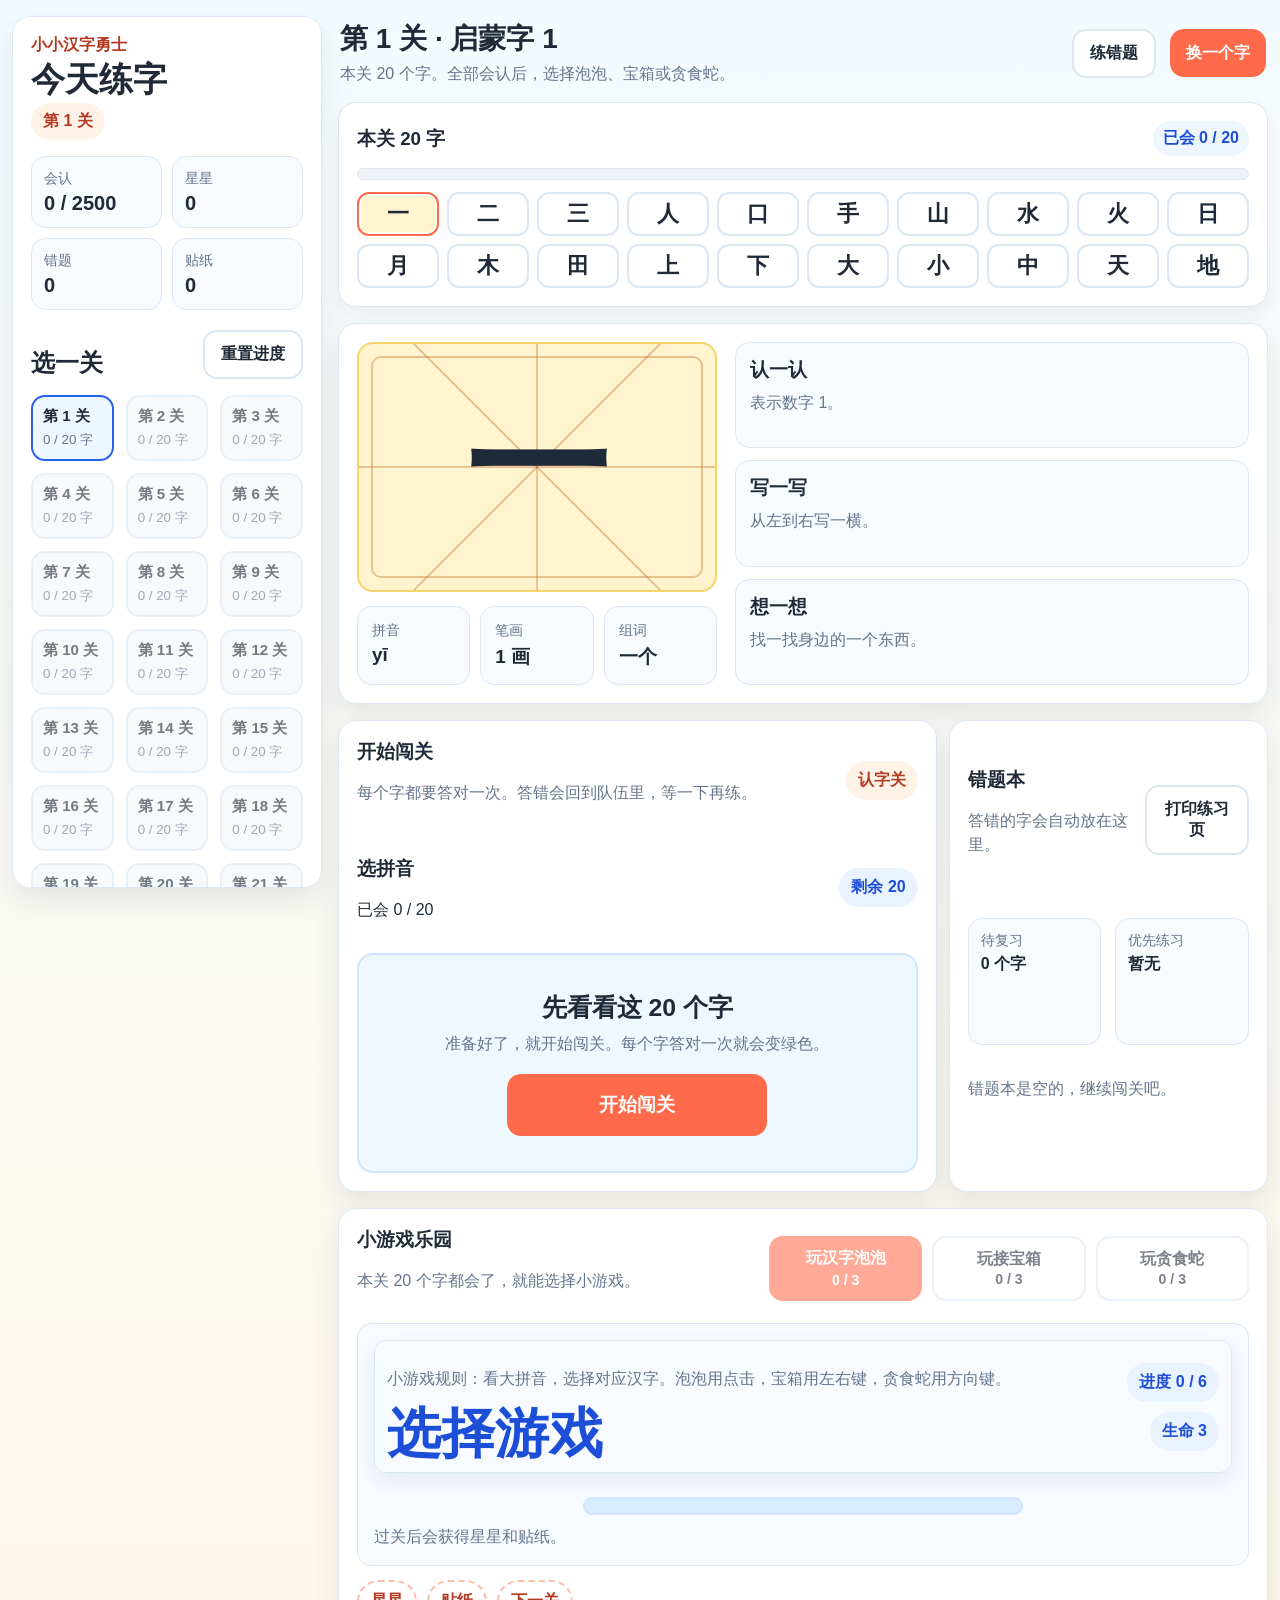
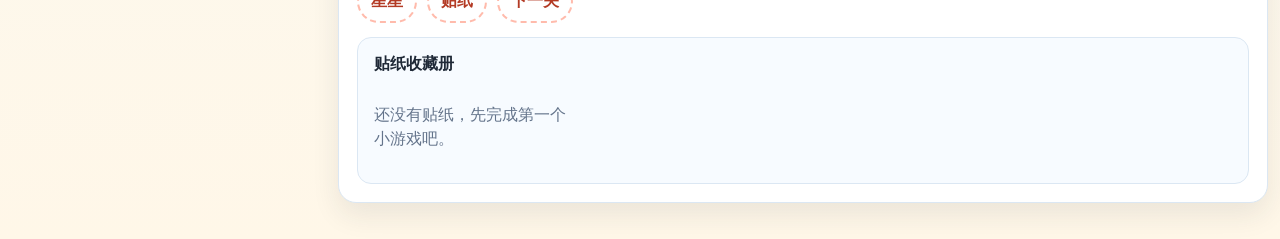
==== index.html @ 056c7422 "Move site files to root" ====
<!doctype html>
<html lang="zh-CN">
  <head>
    <meta charset="UTF-8" />
    <meta name="viewport" content="width=device-width, initial-scale=1.0" />
    <title>小小汉字勇士</title>
    <link rel="stylesheet" href="./styles.css" />
  </head>
  <body>
    <div class="app-shell">
      <main class="layout">
        <aside class="panel sidebar">
          <div class="game-title">
            <p class="eyebrow">小小汉字勇士</p>
            <h1>今天练字</h1>
            <strong id="current-level-label" class="current-level">第 1 关</strong>
          </div>

          <div class="progress-strip" aria-label="学习进度">
            <div class="stat">
              <span>会认</span>
              <strong id="mastered-count">0 / 2500</strong>
            </div>
            <div class="stat">
              <span>星星</span>
              <strong id="reward-stars">0</strong>
            </div>
            <div class="stat">
              <span>错题</span>
              <strong id="review-count">0</strong>
            </div>
            <div class="stat">
              <span>贴纸</span>
              <strong id="sticker-count">0</strong>
            </div>
          </div>

          <div class="panel-heading map-heading">
            <h2>选一关</h2>
            <button id="reset-progress" class="ghost-button">重置进度</button>
          </div>
          <div id="level-grid" class="level-grid"></div>
        </aside>

        <section class="lesson-panel">
          <div class="panel-heading lesson-heading">
            <div>
              <h2 id="lesson-title">第 1 关 · 启蒙字</h2>
              <p id="lesson-subtitle" class="panel-copy"></p>
            </div>
            <div class="action-row">
              <button id="practice-review" class="ghost-button">练错题</button>
              <button id="shuffle-level" class="primary-button">换一个字</button>
            </div>
          </div>

          <section class="stage-overview" aria-labelledby="stage-overview-title">
            <div class="stage-overview-header">
              <h3 id="stage-overview-title">本关 20 字</h3>
              <span id="stage-overview-progress" class="stage-overview-progress">已会 0 / 20</span>
            </div>
            <div class="level-progress-track" aria-hidden="true">
              <div id="level-progress-fill" class="level-progress-fill"></div>
            </div>
            <div id="stage-overview-grid" class="stage-overview-grid"></div>
          </section>

          <section class="focus-card">
            <div class="character-wrap">
              <div id="focus-character" class="character">人</div>
              <div class="character-meta">
                <div>
                  <span class="meta-label">拼音</span>
                  <strong id="focus-pinyin">ren2</strong>
                </div>
                <div>
                  <span class="meta-label">笔画</span>
                  <strong id="focus-strokes">2 画</strong>
                </div>
                <div>
                  <span class="meta-label">组词</span>
                  <strong id="focus-word">大人</strong>
                </div>
              </div>
            </div>

            <div class="practice-grid">
              <article class="practice-box">
                <h3>认一认</h3>
                <p id="meaning-text">看看这个字，先大声读出来。</p>
              </article>
              <article class="practice-box">
                <h3>写一写</h3>
                <p id="writing-tip">按提示描红：先撇，再捺。</p>
              </article>
              <article class="practice-box">
                <h3>想一想</h3>
                <p id="memory-tip">把这个字放进句子里，说一句自己的话。</p>
              </article>
            </div>
          </section>

          <section class="dashboard-grid">
            <section class="panel inner-panel">
              <div class="panel-heading">
                <div>
                  <h3>开始闯关</h3>
                  <p id="pool-summary" class="panel-copy">看大字，选正确拼音。</p>
                </div>
                <div class="phase-pill" id="phase-pill">普通关</div>
              </div>
              <div class="quiz-header">
                <div>
                  <h3>选拼音</h3>
                  <p id="quiz-progress">已会 0 / 20</p>
                </div>
                <div class="score-pill">
                  剩余 <strong id="quiz-score">20</strong>
                </div>
              </div>

              <div id="quiz-start-panel" class="quiz-start-panel">
                <div>
                  <strong>先看看这 20 个字</strong>
                  <p>准备好了，就开始闯关。每个字答对一次就会变绿色。</p>
                </div>
                <button id="start-quiz" class="primary-button">开始闯关</button>
              </div>

              <div id="question-card" class="question-card">
                <p id="question-type" class="question-type">选正确拼音</p>
                <div id="question-prompt" class="question-prompt">人</div>
                <div id="question-options" class="option-grid"></div>
              </div>

              <div id="quiz-actions" class="quiz-actions">
                <p id="feedback-text" class="feedback-text">答完后继续前进。</p>
                <button id="next-question" class="primary-button" disabled>下一题</button>
              </div>
            </section>

            <section class="panel inner-panel">
              <div class="panel-heading">
                <div>
                  <h3>错题本</h3>
                  <p class="panel-copy">答错的字会自动放在这里。</p>
                </div>
                <button id="print-review" class="ghost-button">打印练习页</button>
              </div>

              <div class="review-stats">
                <div class="review-stat">
                  <span>待复习</span>
                  <strong id="review-book-total">0 个字</strong>
                </div>
                <div class="review-stat">
                  <span>优先练习</span>
                  <strong id="review-priority">暂无</strong>
                </div>
              </div>

              <div id="review-book-list" class="review-book-list"></div>
            </section>
          </section>

          <section class="panel reward-panel">
            <div class="panel-heading">
              <div>
                <h3>小游戏乐园</h3>
                <p id="reward-status" class="panel-copy">
                  本关 20 个字都会了，就能选择小游戏。
                </p>
              </div>
              <div id="mini-game-choice" class="mini-game-choice">
                <button id="start-bubble" class="primary-button game-choice-button" disabled>
                  <strong>汉字泡泡</strong>
                  <span>点正确泡泡</span>
                </button>
                <button id="start-catch" class="ghost-button game-choice-button" disabled>
                  <strong>接宝箱</strong>
                  <span>左右接汉字</span>
                </button>
                <button id="start-reward" class="ghost-button game-choice-button" disabled>
                  <strong>贪食蛇</strong>
                  <span>方向键挑战</span>
                </button>
              </div>
            </div>
            <div class="treasure-board">
              <div class="treasure-header">
                <div>
                  <p class="panel-copy" id="treasure-intro">小游戏规则：看大拼音，选择对应汉字。泡泡用点击，宝箱用左右键，贪食蛇用方向键。</p>
                  <strong id="treasure-target" class="snake-target-pinyin">等待开始</strong>
                </div>
                <div class="snake-game-meta">
                  <div class="score-pill">进度 <strong id="treasure-progress">0 / 6</strong></div>
                  <div class="score-pill">生命 <strong id="snake-lives">3</strong></div>
                  <label id="snake-hard-mode-wrap" class="snake-toggle">
                    <input id="snake-hard-mode" type="checkbox" checked />
                    <span>困难模式</span>
                  </label>
                </div>
              </div>
              <div class="treasure-grid" id="treasure-grid"></div>
              <div id="snake-controls" class="snake-controls" aria-label="小游戏方向控制">
                <button id="snake-up" class="ghost-button" type="button">上</button>
                <div>
                  <button id="snake-left" class="ghost-button" type="button">左</button>
                  <button id="snake-down" class="ghost-button" type="button">下</button>
                  <button id="snake-right" class="ghost-button" type="button">右</button>
                </div>
              </div>
              <p class="feedback-text" id="treasure-feedback">过关后会获得星星和贴纸。</p>
            </div>
            <div class="reward-strip" id="reward-strip">
              <div class="reward-badge">星星</div>
              <div class="reward-badge">贴纸</div>
              <div class="reward-badge">下一关</div>
            </div>
            <div class="sticker-panel">
              <h4>贴纸收藏册</h4>
              <div class="sticker-list" id="sticker-list"></div>
            </div>
          </section>
        </section>
      </main>
    </div>

    <section id="print-sheet" class="print-sheet">
      <div class="print-page">
        <header class="print-header">
          <h1>小小汉字勇士复习本</h1>
          <p id="print-summary">把不会的字贴在墙上，每天读一读、写一写。</p>
        </header>
        <div id="print-grid" class="print-grid"></div>
      </div>
    </section>

    <script src="./word-data.js"></script>
    <script src="./app.js"></script>
  </body>
</html>
---- styles.css ----
:root {
  --bg: #f4fbff;
  --panel: #ffffff;
  --soft: #f7fbff;
  --text: #1f2937;
  --muted: #64748b;
  --accent: #ff6b4a;
  --accent-dark: #b33a24;
  --secondary: #2563eb;
  --secondary-dark: #1d4ed8;
  --mint: #14b8a6;
  --line: #dbe7f3;
  --success: #16a34a;
  --danger: #dc2626;
  --shadow: 0 12px 28px rgba(31, 41, 55, 0.09);
  font-family: "Segoe UI", "Microsoft YaHei UI", sans-serif;
}

* {
  box-sizing: border-box;
}

body {
  margin: 0;
  min-height: 100vh;
  color: var(--text);
  background: linear-gradient(180deg, #f4fbff 0%, #fff7e8 100%);
}

button {
  font: inherit;
  border: 0;
  cursor: pointer;
}

button:disabled {
  cursor: not-allowed;
  opacity: 0.58;
}

h1,
h2,
h3,
h4,
p {
  overflow-wrap: anywhere;
}

.app-shell {
  width: min(1440px, calc(100% - 24px));
  margin: 0 auto;
  padding: 16px 0 36px;
}

.layout {
  display: grid;
  grid-template-columns: minmax(250px, 310px) minmax(0, 1fr);
  gap: 16px;
  align-items: start;
}

.panel,
.stage-overview,
.focus-card,
.question-card {
  background: var(--panel);
  border: 1px solid var(--line);
  border-radius: 18px;
  box-shadow: var(--shadow);
}

.panel,
.stage-overview,
.focus-card {
  padding: 18px;
}

.sidebar {
  position: sticky;
  top: 14px;
  display: grid;
  gap: 16px;
  max-height: calc(100vh - 28px);
  overflow: auto;
}

.game-title {
  display: grid;
  gap: 6px;
}

.eyebrow {
  margin: 0;
  color: var(--accent-dark);
  font-weight: 800;
  letter-spacing: 0;
}

.game-title h1 {
  margin: 0;
  font-size: 2.1rem;
  line-height: 1.05;
}

.current-level {
  width: fit-content;
  padding: 8px 12px;
  border-radius: 999px;
  background: #fff3e8;
  color: var(--accent-dark);
}

.progress-strip {
  display: grid;
  grid-template-columns: repeat(2, minmax(0, 1fr));
  gap: 10px;
}

.stat {
  min-height: 72px;
  padding: 12px;
  border-radius: 14px;
  background: var(--soft);
  border: 1px solid var(--line);
}

.stat span,
.meta-label,
.question-type,
.review-stat span {
  display: block;
  color: var(--muted);
  font-size: 0.9rem;
}

.stat strong {
  display: block;
  margin-top: 4px;
  font-size: 1.25rem;
  line-height: 1.1;
}

.panel-copy,
.empty-state {
  color: var(--muted);
  line-height: 1.5;
}

.panel-heading,
.quiz-header,
.quiz-actions,
.character-wrap,
.action-row,
.review-stats,
.treasure-header {
  display: flex;
  justify-content: space-between;
  align-items: center;
  gap: 14px;
}

.treasure-header {
  position: sticky;
  top: 8px;
  z-index: 2;
  padding: 10px 12px;
  border: 1px solid var(--line);
  border-radius: 12px;
  background: rgba(247, 251, 255, 0.96);
  box-shadow: 0 8px 20px rgba(31, 41, 55, 0.08);
}

.panel-heading h2,
.panel-heading h3,
.sticker-panel h4,
.practice-box h3 {
  margin: 0;
}

.map-heading {
  align-items: flex-end;
  margin-top: 4px;
}

.action-row {
  flex-wrap: wrap;
}

.level-grid,
.dashboard-grid,
.practice-grid,
.option-grid,
.review-book-list,
.print-grid {
  display: grid;
  gap: 12px;
}

.level-grid {
  grid-template-columns: repeat(3, minmax(0, 1fr));
}

.level-button {
  min-height: 58px;
  padding: 10px;
  border-radius: 14px;
  border: 2px solid var(--line);
  background: #ffffff;
  color: var(--text);
  text-align: left;
  transition: transform 140ms ease, border-color 140ms ease, background 140ms ease;
}

.level-button:hover:not(:disabled) {
  transform: translateY(-1px);
  border-color: rgba(37, 99, 235, 0.42);
}

.level-button.active {
  background: #eef6ff;
  border-color: var(--secondary);
}

.level-button.locked {
  background: #f3f6f9;
  opacity: 0.62;
}

.level-button strong {
  display: block;
  font-size: 0.94rem;
}

.level-button small {
  display: block;
  margin-top: 5px;
  color: var(--muted);
}

.lesson-panel {
  display: grid;
  gap: 16px;
}

.lesson-heading {
  padding: 4px 2px 0;
}

.lesson-heading h2 {
  margin: 0 0 4px;
  font-size: 1.75rem;
}

.lesson-heading .panel-copy {
  margin: 0;
}

.stage-overview {
  display: grid;
  gap: 12px;
  box-shadow: 0 8px 18px rgba(31, 41, 55, 0.06);
}

.stage-overview-header {
  display: flex;
  justify-content: space-between;
  align-items: center;
  gap: 12px;
}

.stage-overview-header h3 {
  margin: 0;
}

.stage-overview-progress {
  padding: 7px 10px;
  border-radius: 999px;
  background: #eef6ff;
  color: var(--secondary-dark);
  font-weight: 800;
  white-space: nowrap;
}

.level-progress-track {
  width: 100%;
  height: 12px;
  overflow: hidden;
  border-radius: 999px;
  background: #eef2f7;
  border: 1px solid var(--line);
}

.level-progress-fill {
  width: 0%;
  height: 100%;
  border-radius: inherit;
  background: linear-gradient(90deg, var(--mint), var(--secondary));
  transition: width 220ms ease;
}

.stage-overview-grid {
  display: grid;
  grid-template-columns: repeat(10, minmax(0, 1fr));
  gap: 8px;
}

.stage-character-tile {
  min-width: 0;
  min-height: 44px;
  border-radius: 12px;
  border: 2px solid var(--line);
  background: #ffffff;
  color: var(--text);
  display: grid;
  place-items: center;
  font-size: 1.4rem;
  font-weight: 800;
  line-height: 1;
  transition: transform 140ms ease, border-color 140ms ease, background 140ms ease;
}

.stage-character-tile:hover {
  transform: translateY(-1px);
  border-color: rgba(37, 99, 235, 0.42);
}

.stage-character-tile.active {
  background: #fff4ce;
  border-color: var(--accent);
  box-shadow: inset 0 0 0 2px rgba(255, 255, 255, 0.85);
}

.stage-character-tile.mastered {
  background: #eaf8ef;
  border-color: rgba(22, 163, 74, 0.44);
}

.stage-character-tile.needs-review {
  background: #fff0f0;
  border-color: rgba(220, 38, 38, 0.38);
}

.stage-character-tile.active.mastered,
.stage-character-tile.active.needs-review {
  border-color: var(--accent);
}

.focus-card {
  display: grid;
  grid-template-columns: minmax(240px, 360px) minmax(0, 1fr);
  gap: 18px;
  align-items: stretch;
}

.character-wrap {
  align-items: stretch;
  flex-direction: column;
}

.character {
  position: relative;
  overflow: hidden;
  width: 100%;
  min-height: 250px;
  border-radius: 16px;
  display: grid;
  place-items: center;
  background:
    linear-gradient(45deg, transparent calc(50% - 1px), rgba(188, 112, 42, 0.36) calc(50% - 1px), rgba(188, 112, 42, 0.36) calc(50% + 1px), transparent calc(50% + 1px)),
    linear-gradient(135deg, transparent calc(50% - 1px), rgba(188, 112, 42, 0.36) calc(50% - 1px), rgba(188, 112, 42, 0.36) calc(50% + 1px), transparent calc(50% + 1px)),
    linear-gradient(90deg, transparent calc(50% - 1px), rgba(188, 112, 42, 0.36) calc(50% - 1px), rgba(188, 112, 42, 0.36) calc(50% + 1px), transparent calc(50% + 1px)),
    linear-gradient(0deg, transparent calc(50% - 1px), rgba(188, 112, 42, 0.36) calc(50% - 1px), rgba(188, 112, 42, 0.36) calc(50% + 1px), transparent calc(50% + 1px)),
    #fff4ce;
  border: 2px solid #f7d469;
  font-size: clamp(6rem, 12vw, 9rem);
  font-weight: 800;
  line-height: 1;
}

.character::before {
  content: "";
  position: absolute;
  inset: 12px;
  border: 2px solid rgba(188, 112, 42, 0.38);
  border-radius: 10px;
  pointer-events: none;
}

.character-meta {
  display: grid;
  grid-template-columns: repeat(3, minmax(0, 1fr));
  gap: 10px;
}

.character-meta > div,
.practice-box,
.review-item,
.review-stat,
.treasure-board,
.sticker-panel {
  border-radius: 14px;
  background: var(--soft);
  border: 1px solid var(--line);
}

.character-meta > div,
.practice-box {
  padding: 14px;
}

.character-meta strong {
  display: block;
  margin-top: 4px;
  font-size: 1.18rem;
}

.practice-grid {
  grid-template-columns: 1fr;
}

.practice-box {
  min-height: 92px;
}

.practice-box p {
  margin: 8px 0 0;
  color: var(--muted);
  line-height: 1.55;
}

.dashboard-grid {
  grid-template-columns: minmax(0, 1.5fr) minmax(260px, 0.8fr);
}

.inner-panel {
  display: grid;
  gap: 16px;
}

.phase-pill,
.score-pill,
.mistake-pill,
.reward-badge {
  padding: 9px 12px;
  border-radius: 999px;
  font-weight: 800;
  white-space: nowrap;
}

.phase-pill {
  background: #fff3e8;
  color: var(--accent-dark);
}

.score-pill {
  background: #e9f2ff;
  color: var(--secondary-dark);
}

.mini-game-choice {
  display: grid;
  grid-template-columns: repeat(3, minmax(96px, 1fr));
  gap: 10px;
  min-width: min(480px, 100%);
}

.game-choice-button {
  min-height: 60px;
  padding: 10px 12px;
  display: grid;
  gap: 2px;
  place-items: center;
  text-align: center;
  border-radius: 14px;
}

.game-choice-button strong,
.game-choice-button span {
  display: block;
  line-height: 1.15;
}

.game-choice-button span {
  font-size: 0.88rem;
}

.question-card {
  padding: 18px;
  background: #eef8ff;
  box-shadow: none;
}

.quiz-start-panel {
  min-height: 220px;
  padding: 22px;
  border-radius: 16px;
  display: grid;
  align-content: center;
  justify-items: center;
  gap: 18px;
  text-align: center;
  background: #eef8ff;
  border: 2px solid #cfe4ff;
}

.quiz-start-panel strong {
  display: block;
  font-size: 1.55rem;
}

.quiz-start-panel p {
  margin: 8px auto 0;
  max-width: 420px;
  color: var(--muted);
  line-height: 1.55;
}

.quiz-start-panel .primary-button {
  min-width: min(260px, 100%);
  min-height: 62px;
  font-size: 1.2rem;
}

.is-hidden {
  display: none !important;
}

.question-type {
  margin: 0;
  font-weight: 800;
}

.question-prompt {
  margin: 10px 0 16px;
  min-height: 156px;
  border-radius: 16px;
  display: grid;
  place-items: center;
  background: #ffffff;
  border: 2px solid #cfe4ff;
  font-size: clamp(4.5rem, 10vw, 7.25rem);
  font-weight: 800;
  line-height: 1;
}

.option-grid {
  grid-template-columns: repeat(2, minmax(0, 1fr));
}

.option-button,
.primary-button,
.ghost-button {
  min-height: 48px;
  border-radius: 14px;
  padding: 12px 16px;
  transition: transform 140ms ease, background 140ms ease, border-color 140ms ease, opacity 140ms ease;
}

.option-button {
  min-height: 68px;
  background: #ffffff;
  border: 2px solid #cfe4ff;
  color: var(--text);
  font-size: 1.24rem;
  font-weight: 800;
  text-align: center;
}

.option-button:hover:not(:disabled),
.primary-button:hover:not(:disabled),
.ghost-button:hover:not(:disabled) {
  transform: translateY(-1px);
}

.option-button.correct {
  background: #eaf8ef;
  border-color: rgba(22, 163, 74, 0.55);
}

.option-button.incorrect {
  background: #fff0f0;
  border-color: rgba(220, 38, 38, 0.45);
}

.primary-button {
  background: var(--accent);
  color: #fff;
  font-weight: 800;
}

.ghost-button {
  background: #ffffff;
  border: 2px solid var(--line);
  color: var(--text);
  font-weight: 800;
}

.quiz-actions {
  align-items: stretch;
}

.feedback-text {
  flex: 1;
  margin: 0;
  min-height: 24px;
  color: var(--muted);
  line-height: 1.5;
}

.success-text {
  color: var(--success);
  font-weight: 800;
}

.error-text {
  color: var(--danger);
  font-weight: 800;
}

.review-stats {
  align-items: stretch;
}

.review-stat {
  flex: 1;
  padding: 12px;
}

.review-stat strong {
  display: block;
  margin-top: 4px;
}

.review-item {
  padding: 12px;
  display: grid;
  grid-template-columns: 52px 1fr auto;
  align-items: center;
  gap: 12px;
}

.review-hanzi {
  width: 52px;
  height: 52px;
  display: grid;
  place-items: center;
  border-radius: 14px;
  background: #fff3e8;
  font-size: 1.8rem;
  font-weight: 800;
}

.review-item p {
  margin: 4px 0 0;
  color: var(--muted);
}

.mistake-pill {
  background: #fff0f0;
  color: var(--danger);
}

.reward-panel {
  display: grid;
  gap: 14px;
}

.treasure-board,
.sticker-panel {
  padding: 16px;
}

.treasure-board {
  display: grid;
  gap: 10px;
}

.treasure-grid,
.sticker-list {
  display: grid;
  gap: 10px;
}

.snake-game-meta {
  display: grid;
  justify-items: end;
  gap: 10px;
}

.snake-target-pinyin {
  display: block;
  margin-top: 2px;
  font-size: clamp(2rem, 5vw, 3.4rem);
  line-height: 1;
  color: var(--secondary-dark);
}

.snake-toggle {
  display: flex;
  align-items: center;
  gap: 8px;
  width: fit-content;
  padding: 8px 10px;
  border-radius: 999px;
  background: #ffffff;
  border: 2px solid var(--line);
  color: var(--text);
  font-weight: 800;
  white-space: nowrap;
}

.snake-toggle input {
  width: 18px;
  height: 18px;
  accent-color: var(--accent);
}

.treasure-grid {
  margin-top: 14px;
  width: min(100%, 440px);
  max-width: clamp(300px, calc(100vh - 260px), 440px);
  justify-self: center;
  grid-template-columns: repeat(10, minmax(0, 1fr));
  gap: 4px;
  padding: 7px;
  border-radius: 12px;
  background: #d9ecff;
  border: 2px solid #cfe4ff;
}

.game-ready-card {
  grid-column: 1 / -1;
  width: 100%;
  min-height: 250px;
  display: grid;
  place-items: center;
  align-content: center;
  gap: 14px;
  padding: 22px;
  text-align: center;
}

.game-ready-card strong {
  font-size: clamp(1.8rem, 5vw, 2.8rem);
  color: var(--secondary-dark);
}

.game-ready-card p {
  max-width: 320px;
  margin: 0;
  color: var(--muted);
  line-height: 1.55;
}

.game-frame-start {
  min-width: min(220px, 100%);
  min-height: 58px;
  font-size: 1.14rem;
}

.treasure-grid.bubble-grid {
  position: relative;
  display: block;
  width: min(100%, 520px);
  max-width: 520px;
  height: clamp(270px, calc(100vh - 290px), 390px);
  min-height: 270px;
  overflow: hidden;
  background:
    radial-gradient(circle at 20% 20%, rgba(255, 255, 255, 0.9) 0 8px, transparent 9px),
    linear-gradient(180deg, #e0f7ff 0%, #f7fbff 100%);
}

.treasure-grid.catch-grid {
  position: relative;
  display: block;
  width: min(100%, 520px);
  max-width: 520px;
  height: clamp(290px, calc(100vh - 290px), 410px);
  min-height: 290px;
  overflow: hidden;
  background:
    linear-gradient(90deg, rgba(37, 99, 235, 0.08) 1px, transparent 1px),
    linear-gradient(180deg, #dff4ff 0%, #fff8e6 100%);
  background-size: 20% 100%, 100% 100%;
}

.catch-lane {
  position: absolute;
  top: 0;
  bottom: 0;
  width: 20%;
  border-left: 1px dashed rgba(37, 99, 235, 0.13);
  pointer-events: none;
}

.catch-item,
.catch-basket {
  position: absolute;
  transform: translate(-50%, -50%);
  display: grid;
  place-items: center;
  font-weight: 900;
  line-height: 1;
  transition: top 180ms linear, left 140ms ease;
}

.catch-item {
  width: 58px;
  height: 58px;
  border-radius: 16px;
  border: 2px solid #f0c05a;
  background: #fff4ce;
  color: var(--accent-dark);
  box-shadow: 0 12px 20px rgba(31, 41, 55, 0.12);
  font-size: clamp(1.55rem, 4vw, 2.1rem);
}

.catch-bomb {
  border-color: rgba(220, 38, 38, 0.32);
  background: #fee2e2;
  color: var(--danger);
}

.catch-basket {
  bottom: 8px;
  width: 84px;
  height: 48px;
  border-radius: 12px 12px 22px 22px;
  border: 3px solid #a16207;
  background: #fbbf24;
  color: #713f12;
  box-shadow: inset 0 -8px 0 rgba(161, 98, 7, 0.16), 0 12px 20px rgba(31, 41, 55, 0.14);
  font-size: 0.95rem;
}

.bubble-button {
  position: absolute;
  display: grid;
  place-items: center;
  border-radius: 999px;
  border: 3px solid rgba(37, 99, 235, 0.18);
  background: rgba(255, 255, 255, 0.92);
  box-shadow:
    inset -6px -8px 16px rgba(20, 184, 166, 0.16),
    inset 5px 6px 12px rgba(255, 255, 255, 0.92),
    0 12px 24px rgba(37, 99, 235, 0.14);
  color: var(--secondary-dark);
  font-size: clamp(1.7rem, 5vw, 2.4rem);
  font-weight: 900;
  line-height: 1;
  animation-name: bubble-float;
  animation-timing-function: linear;
  animation-fill-mode: forwards;
}

.bubble-button:hover,
.bubble-button:focus-visible {
  border-color: var(--accent);
  transform: translateX(-50%) scale(1.06);
  outline: none;
}

@keyframes bubble-float {
  from {
    transform: translate(-50%, 22px) scale(0.94);
    opacity: 0.96;
  }

  to {
    transform: translate(-50%, -250px) scale(1.05);
    opacity: 0.2;
  }
}

.sticker-card {
  border-radius: 14px;
  border: 2px solid var(--line);
  background: #ffffff;
}

.snake-cell {
  aspect-ratio: 1;
  min-height: 0;
  border-radius: 7px;
  display: grid;
  place-items: center;
  background: #f8fcff;
  border: 1px solid rgba(37, 99, 235, 0.08);
  color: var(--text);
  font-size: clamp(0.92rem, 1.8vw, 1.45rem);
  font-weight: 800;
  line-height: 1;
}

.snake-body,
.snake-head {
  background: #14b8a6;
  border-color: #0f766e;
  box-shadow: inset 0 0 0 2px rgba(255, 255, 255, 0.42);
}

.snake-head {
  background: #2563eb;
}

.snake-head::after {
  content: "蛇";
  color: #fff;
  font-size: 0.72rem;
}

.snake-food {
  background: #ffffff;
  border: 2px solid #8bbff8;
}

.snake-controls {
  display: grid;
  justify-items: center;
  gap: 6px;
  margin-top: 2px;
}

.snake-controls.catch-controls > button,
.snake-controls.catch-controls #snake-down {
  display: none;
}

.snake-controls > div {
  display: flex;
  gap: 8px;
}

.snake-controls .ghost-button {
  width: 48px;
  min-height: 40px;
  padding: 6px;
}

.reward-strip {
  display: flex;
  gap: 10px;
  flex-wrap: wrap;
}

.reward-badge {
  background: #ffffff;
  border: 2px dashed rgba(255, 107, 74, 0.46);
  color: var(--accent-dark);
}

.reward-badge.earned {
  background: #fff4ce;
  border-style: solid;
}

.sticker-panel h4 {
  margin: 0 0 12px;
}

.sticker-list {
  grid-template-columns: repeat(4, minmax(0, 1fr));
}

.sticker-card {
  padding: 12px 10px;
  text-align: center;
}

.sticker-emoji {
  font-size: 1.8rem;
  line-height: 1;
}

.sticker-name {
  margin-top: 8px;
  color: var(--muted);
  font-size: 0.92rem;
}

.print-sheet {
  display: none;
}

.print-page {
  padding: 12mm;
}

.print-header {
  text-align: center;
  margin-bottom: 8mm;
}

.print-grid {
  grid-template-columns: repeat(3, 1fr);
}

.print-card {
  min-height: 80mm;
  border: 1px solid #222;
  border-radius: 6mm;
  padding: 6mm;
}

.print-card h2 {
  margin: 0 0 4mm;
  font-size: 2.2rem;
}

.trace-row {
  display: grid;
  grid-template-columns: repeat(3, 1fr);
  gap: 4mm;
  margin-top: 8mm;
}

.trace-row span {
  display: block;
  height: 14mm;
  border-bottom: 1px dashed #777;
}

@media (max-width: 1120px) {
  .layout,
  .dashboard-grid,
  .focus-card {
    grid-template-columns: 1fr;
  }

  .sidebar {
    position: static;
    max-height: none;
  }

  .level-grid {
    grid-template-columns: repeat(5, minmax(0, 1fr));
  }
}

@media (max-width: 760px) {
  .app-shell {
    width: min(100% - 18px, 100%);
    padding-top: 10px;
  }

  .panel,
  .focus-card {
    padding: 14px;
    border-radius: 16px;
  }

  .panel-heading,
  .quiz-header,
  .quiz-actions,
  .review-stats,
  .treasure-header {
    flex-direction: column;
    align-items: stretch;
  }

  .mini-game-choice {
    grid-template-columns: 1fr;
    min-width: 0;
  }

  .treasure-board {
    padding: 12px;
  }

  .treasure-header {
    top: 6px;
    gap: 8px;
  }

  .snake-target-pinyin {
    font-size: clamp(1.8rem, 10vw, 2.8rem);
  }

  .snake-game-meta {
    justify-items: stretch;
    gap: 8px;
  }

  .treasure-grid {
    width: min(100%, 360px);
    max-width: clamp(260px, calc(100vh - 250px), 360px);
    gap: 3px;
    padding: 6px;
  }

  .game-ready-card {
    min-height: 230px;
    padding: 18px;
  }

  .treasure-grid.bubble-grid {
    width: min(100%, 360px);
    height: clamp(250px, calc(100vh - 280px), 340px);
  }

  .treasure-grid.catch-grid {
    width: min(100%, 360px);
    height: clamp(260px, calc(100vh - 280px), 350px);
  }

  .catch-item {
    width: 50px;
    height: 50px;
  }

  .catch-basket {
    width: 76px;
    height: 44px;
  }

  .snake-controls .ghost-button {
    width: 44px;
    min-height: 38px;
  }

  .progress-strip,
  .level-grid,
  .option-grid,
  .print-grid,
  .sticker-list,
  .character-meta {
    grid-template-columns: 1fr;
  }

  .stage-overview-header {
    align-items: flex-start;
    flex-direction: column;
  }

  .stage-overview-grid {
    grid-template-columns: repeat(5, minmax(0, 1fr));
  }

  .level-button {
    min-height: 60px;
  }

  .question-prompt {
    min-height: 126px;
  }

  .review-item {
    grid-template-columns: 1fr;
  }
}

@media print {
  body * {
    visibility: hidden;
  }

  body.printing-review .print-sheet,
  body.printing-review .print-sheet * {
    visibility: visible;
  }

  body.printing-review {
    background: #fff;
  }

  body.printing-review .print-sheet {
    display: block;
    position: absolute;
    left: 0;
    top: 0;
    width: 210mm;
  }

  @page {
    size: A4 portrait;
    margin: 0;
  }
}
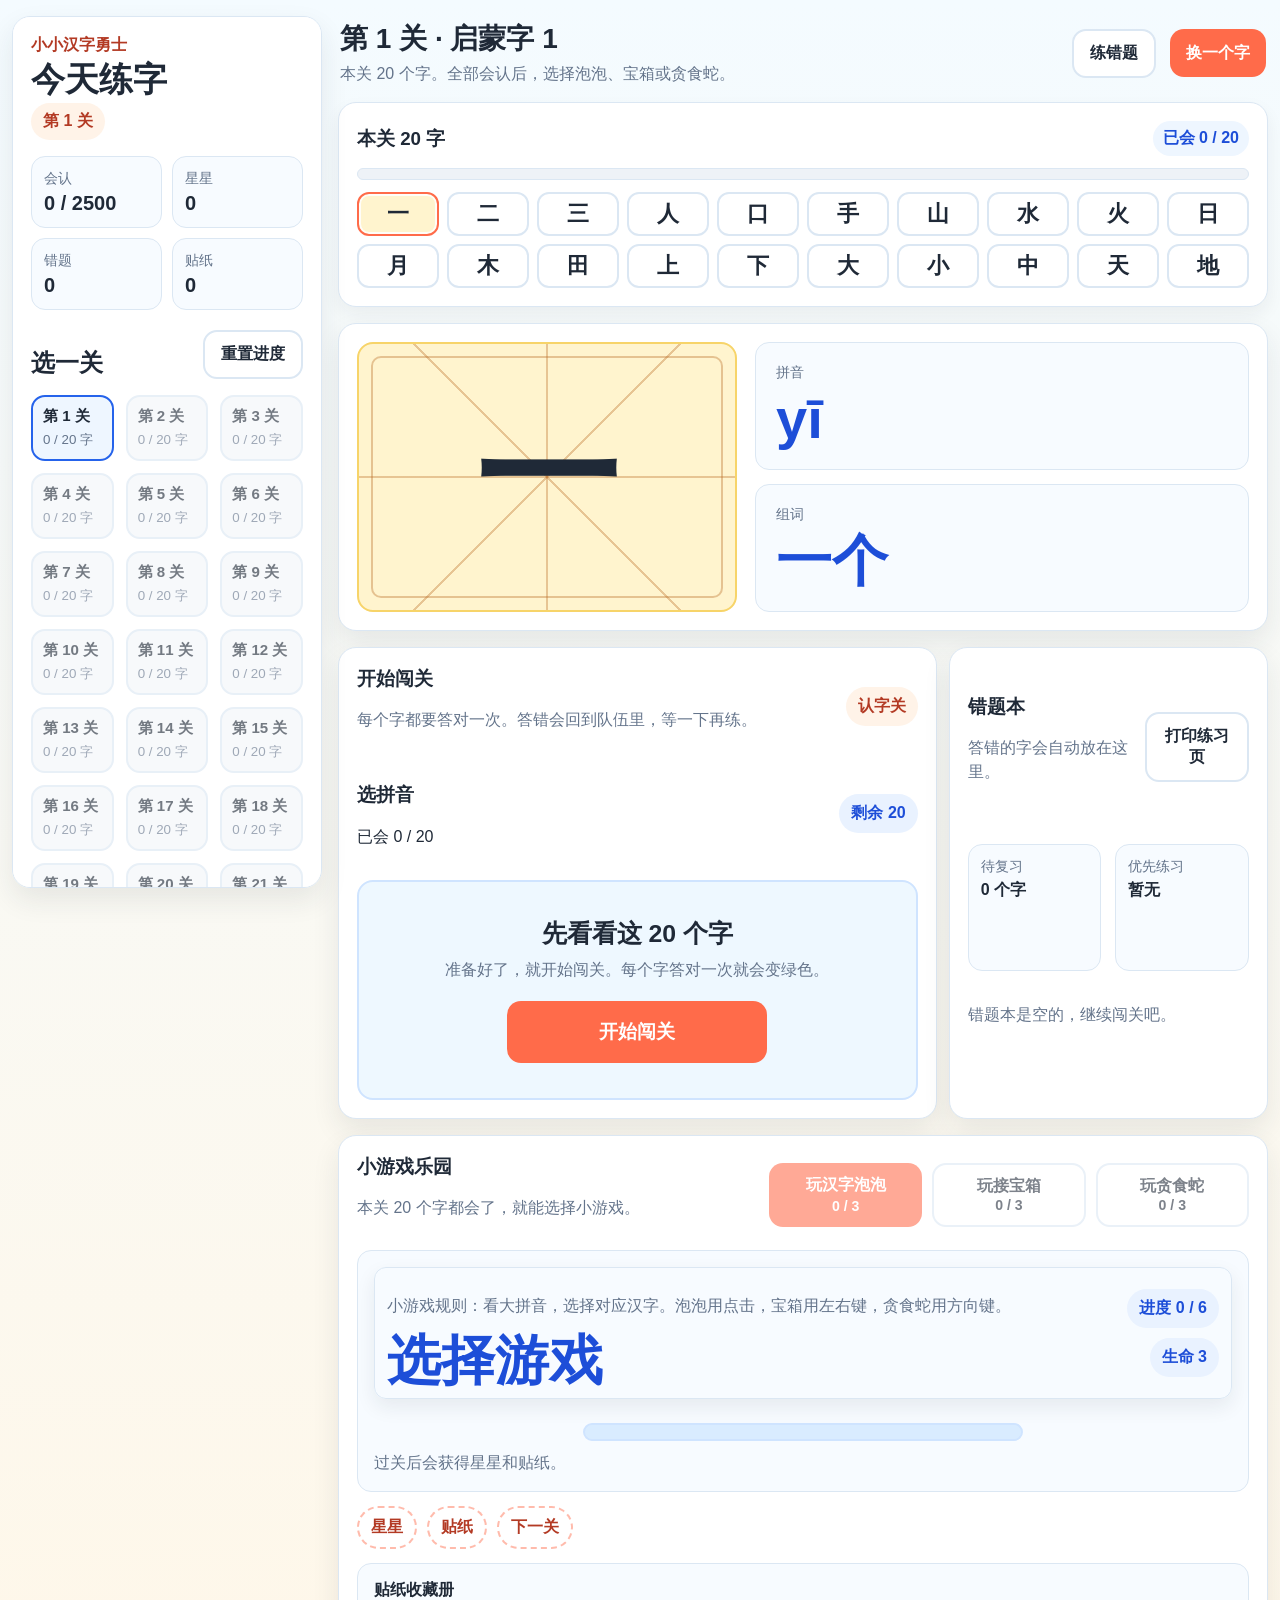
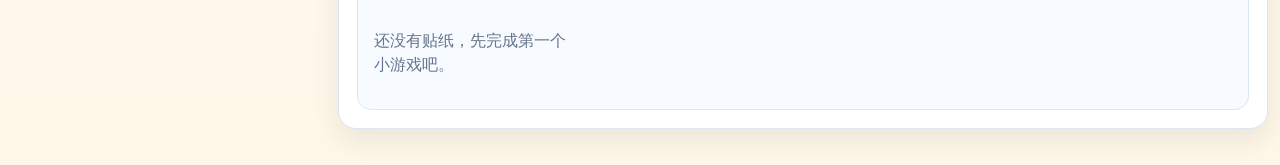
==== commit 817fbe2a: "Simplify learning flow and curate word examples through level 96 Updated layout, mini-game flow, pro" ====
--- a/index.html
+++ b/index.html
@@ -66,37 +66,16 @@
           </section>
 
           <section class="focus-card">
-            <div class="character-wrap">
-              <div id="focus-character" class="character">人</div>
-              <div class="character-meta">
-                <div>
-                  <span class="meta-label">拼音</span>
-                  <strong id="focus-pinyin">ren2</strong>
-                </div>
-                <div>
-                  <span class="meta-label">笔画</span>
-                  <strong id="focus-strokes">2 画</strong>
-                </div>
-                <div>
-                  <span class="meta-label">组词</span>
-                  <strong id="focus-word">大人</strong>
-                </div>
-              </div>
-            </div>
-
-            <div class="practice-grid">
-              <article class="practice-box">
-                <h3>认一认</h3>
-                <p id="meaning-text">看看这个字，先大声读出来。</p>
-              </article>
-              <article class="practice-box">
-                <h3>写一写</h3>
-                <p id="writing-tip">按提示描红：先撇，再捺。</p>
-              </article>
-              <article class="practice-box">
-                <h3>想一想</h3>
-                <p id="memory-tip">把这个字放进句子里，说一句自己的话。</p>
-              </article>
+            <div id="focus-character" class="character">人</div>
+            <div class="character-meta">
+              <div>
+                <span class="meta-label">拼音</span>
+                <strong id="focus-pinyin">ren2</strong>
+              </div>
+              <div>
+                <span class="meta-label">组词</span>
+                <strong id="focus-word">大人</strong>
+              </div>
             </div>
           </section>
 
--- a/styles.css
+++ b/styles.css
@@ -149,7 +149,6 @@
 .panel-heading,
 .quiz-header,
 .quiz-actions,
-.character-wrap,
 .action-row,
 .review-stats,
 .treasure-header {
@@ -172,8 +171,7 @@
 
 .panel-heading h2,
 .panel-heading h3,
-.sticker-panel h4,
-.practice-box h3 {
+.sticker-panel h4 {
   margin: 0;
 }
 
@@ -188,7 +186,6 @@
 
 .level-grid,
 .dashboard-grid,
-.practice-grid,
 .option-grid,
 .review-book-list,
 .print-grid {
@@ -347,14 +344,9 @@
 
 .focus-card {
   display: grid;
-  grid-template-columns: minmax(240px, 360px) minmax(0, 1fr);
+  grid-template-columns: minmax(260px, 380px) minmax(0, 1fr);
   gap: 18px;
   align-items: stretch;
-}
-
-.character-wrap {
-  align-items: stretch;
-  flex-direction: column;
 }
 
 .character {
@@ -388,12 +380,11 @@
 
 .character-meta {
   display: grid;
-  grid-template-columns: repeat(3, minmax(0, 1fr));
-  gap: 10px;
+  grid-template-columns: 1fr;
+  gap: 14px;
 }
 
 .character-meta > div,
-.practice-box,
 .review-item,
 .review-stat,
 .treasure-board,
@@ -403,29 +394,19 @@
   border: 1px solid var(--line);
 }
 
-.character-meta > div,
-.practice-box {
-  padding: 14px;
+.character-meta > div {
+  min-height: 118px;
+  padding: 20px;
+  display: grid;
+  align-content: center;
 }
 
 .character-meta strong {
   display: block;
-  margin-top: 4px;
-  font-size: 1.18rem;
-}
-
-.practice-grid {
-  grid-template-columns: 1fr;
-}
-
-.practice-box {
-  min-height: 92px;
-}
-
-.practice-box p {
-  margin: 8px 0 0;
-  color: var(--muted);
-  line-height: 1.55;
+  margin-top: 8px;
+  font-size: clamp(2.3rem, 5vw, 3.5rem);
+  line-height: 1.05;
+  color: var(--secondary-dark);
 }
 
 .dashboard-grid {
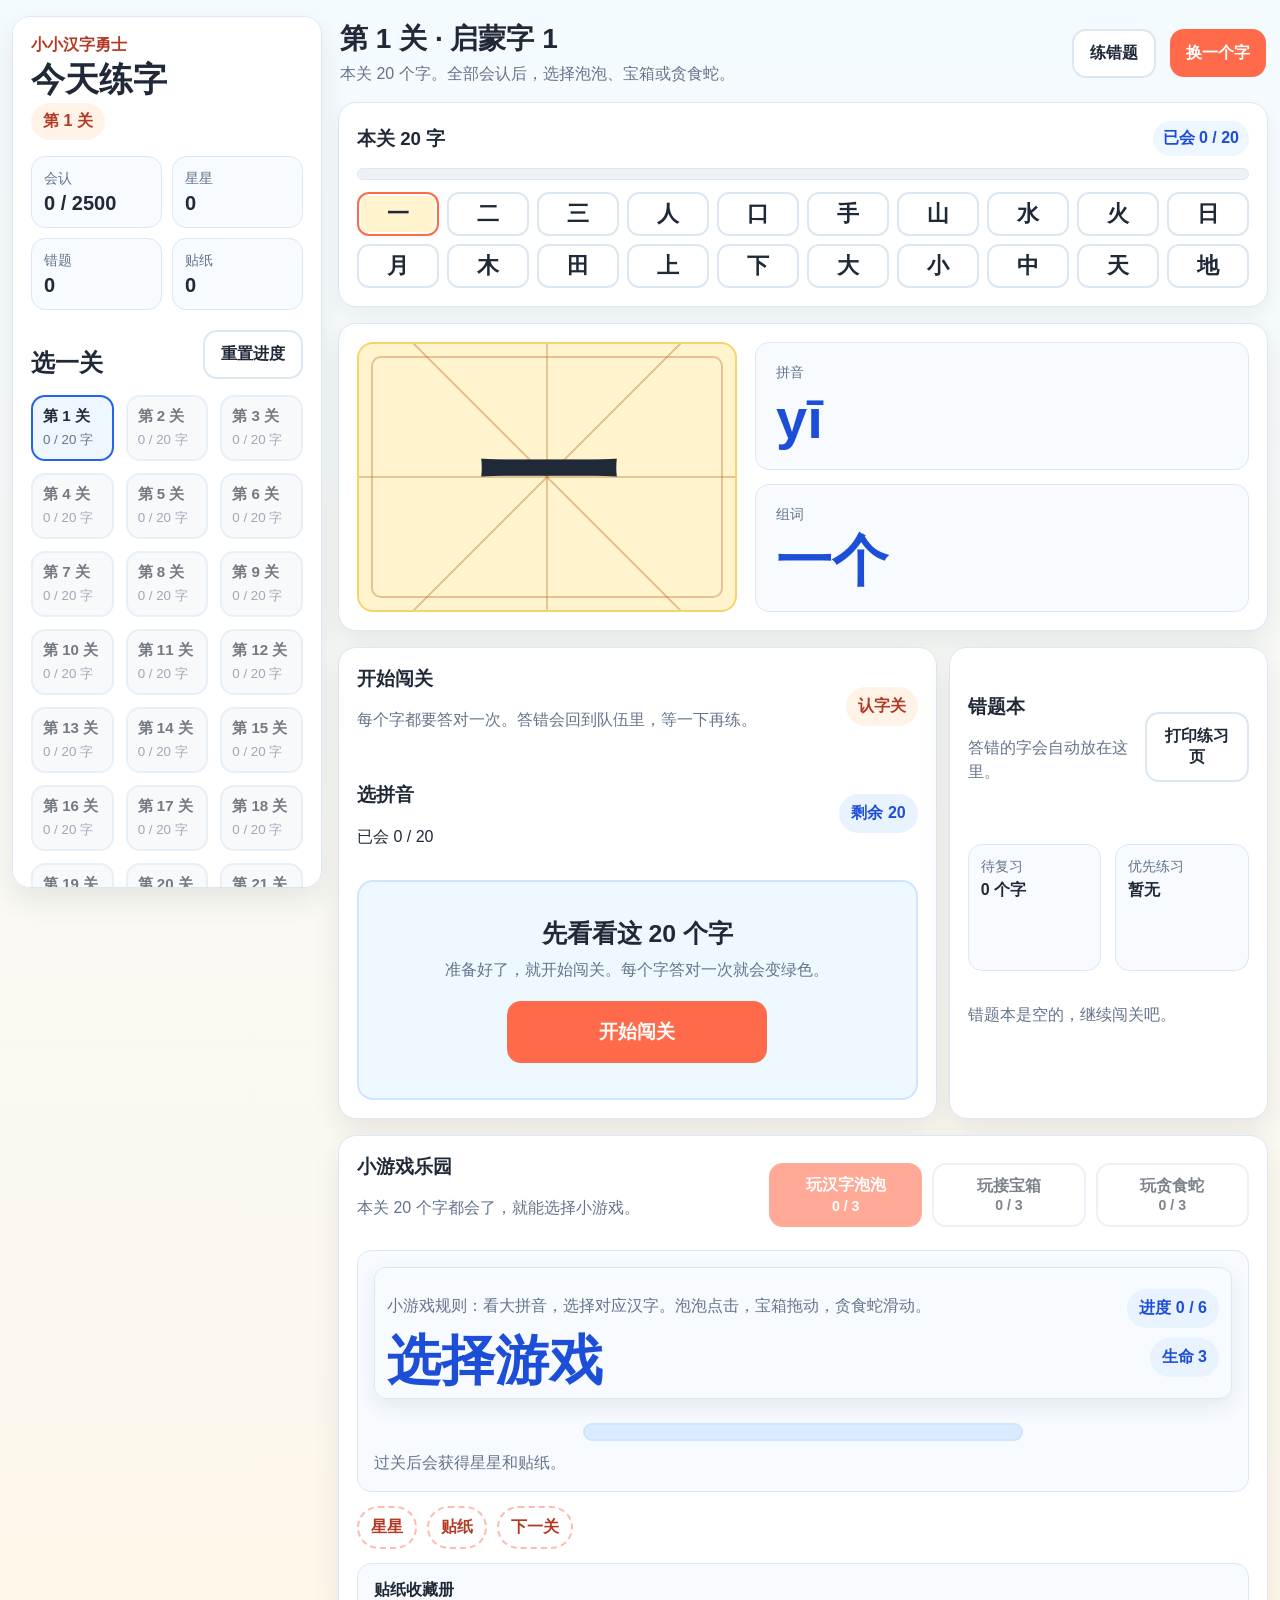
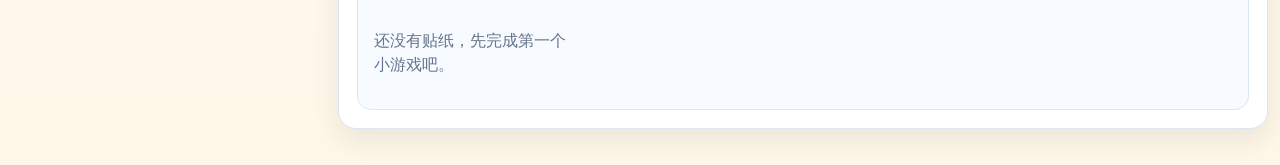
==== commit 0567a72c: "PWA" ====
--- a/index.html
+++ b/index.html
@@ -3,7 +3,16 @@
   <head>
     <meta charset="UTF-8" />
     <meta name="viewport" content="width=device-width, initial-scale=1.0" />
+    <meta name="description" content="给孩子练习常用汉字、拼音和组词的离线网页小游戏。" />
+    <meta name="theme-color" content="#ff6b4a" />
+    <meta name="mobile-web-app-capable" content="yes" />
+    <meta name="apple-mobile-web-app-capable" content="yes" />
+    <meta name="apple-mobile-web-app-title" content="汉字勇士" />
+    <meta name="apple-mobile-web-app-status-bar-style" content="default" />
     <title>小小汉字勇士</title>
+    <link rel="manifest" href="./manifest.webmanifest" />
+    <link rel="icon" href="./icons/icon.svg" type="image/svg+xml" />
+    <link rel="apple-touch-icon" href="./icons/apple-touch-icon.png" />
     <link rel="stylesheet" href="./styles.css" />
   </head>
   <body>
@@ -175,7 +184,7 @@
                   <div class="score-pill">进度 <strong id="treasure-progress">0 / 6</strong></div>
                   <div class="score-pill">生命 <strong id="snake-lives">3</strong></div>
                   <label id="snake-hard-mode-wrap" class="snake-toggle">
-                    <input id="snake-hard-mode" type="checkbox" checked />
+                    <input id="snake-hard-mode" type="checkbox" />
                     <span>困难模式</span>
                   </label>
                 </div>
@@ -204,6 +213,26 @@
         </section>
       </main>
     </div>
+
+    <section id="debug-panel" class="debug-panel" hidden aria-label="测试模式">
+      <div class="debug-header">
+        <div>
+          <strong>测试模式</strong>
+          <span id="debug-summary">第 1 关</span>
+        </div>
+        <a class="debug-exit" href="./index.html">退出</a>
+      </div>
+      <label class="debug-field">
+        <span>关卡</span>
+        <input id="debug-level" type="number" min="1" max="125" value="1" />
+      </label>
+      <div class="debug-actions">
+        <button id="debug-jump-level" class="ghost-button" type="button">跳到关卡</button>
+        <button id="debug-unlock-level" class="ghost-button" type="button">解锁到这里</button>
+        <button id="debug-master-level" class="primary-button" type="button">本关已会</button>
+        <button id="debug-replay-games" class="ghost-button" type="button">重测小游戏</button>
+      </div>
+    </section>
 
     <section id="print-sheet" class="print-sheet">
       <div class="print-page">
--- a/styles.css
+++ b/styles.css
@@ -506,6 +506,86 @@
   display: none !important;
 }
 
+.debug-panel {
+  position: fixed;
+  right: 16px;
+  bottom: 16px;
+  z-index: 30;
+  width: min(360px, calc(100vw - 24px));
+  padding: 14px;
+  display: grid;
+  gap: 12px;
+  border: 2px solid #93c5fd;
+  border-radius: 16px;
+  background: rgba(255, 255, 255, 0.98);
+  box-shadow: 0 18px 40px rgba(31, 41, 55, 0.18);
+}
+
+.debug-panel[hidden] {
+  display: none;
+}
+
+.debug-header,
+.debug-field,
+.debug-actions {
+  display: grid;
+  gap: 8px;
+}
+
+.debug-header {
+  grid-template-columns: 1fr auto;
+  align-items: start;
+}
+
+.debug-header strong,
+.debug-header span,
+.debug-field span {
+  display: block;
+}
+
+.debug-header strong {
+  font-size: 1.05rem;
+}
+
+.debug-header span,
+.debug-field span {
+  color: var(--muted);
+  font-size: 0.86rem;
+  line-height: 1.35;
+}
+
+.debug-exit {
+  padding: 8px 10px;
+  border: 2px solid var(--line);
+  border-radius: 12px;
+  color: var(--text);
+  font-weight: 800;
+  text-decoration: none;
+  background: #ffffff;
+}
+
+.debug-field input {
+  width: 100%;
+  min-height: 44px;
+  padding: 8px 10px;
+  border: 2px solid var(--line);
+  border-radius: 12px;
+  color: var(--text);
+  font: inherit;
+  font-weight: 800;
+}
+
+.debug-actions {
+  grid-template-columns: repeat(2, minmax(0, 1fr));
+}
+
+.debug-actions .primary-button,
+.debug-actions .ghost-button {
+  min-height: 44px;
+  padding: 9px 10px;
+  border-radius: 12px;
+}
+
 .question-type {
   margin: 0;
   font-weight: 800;
@@ -764,6 +844,13 @@
     linear-gradient(90deg, rgba(37, 99, 235, 0.08) 1px, transparent 1px),
     linear-gradient(180deg, #dff4ff 0%, #fff8e6 100%);
   background-size: 20% 100%, 100% 100%;
+}
+
+.treasure-grid.catch-grid,
+.treasure-grid.snake-grid {
+  touch-action: none;
+  user-select: none;
+  -webkit-user-select: none;
 }
 
 .catch-lane {
@@ -833,6 +920,7 @@
   animation-name: bubble-float;
   animation-timing-function: linear;
   animation-fill-mode: forwards;
+  touch-action: manipulation;
 }
 
 .bubble-button:hover,
@@ -842,6 +930,58 @@
   outline: none;
 }
 
+.reward-effect {
+  position: absolute;
+  inset: 0;
+  z-index: 8;
+  display: grid;
+  place-items: center;
+  pointer-events: none;
+}
+
+.reward-effect.is-positioned {
+  inset: auto;
+  display: block;
+}
+
+.reward-effect-badge {
+  min-width: 104px;
+  min-height: 104px;
+  display: grid;
+  place-items: center;
+  gap: 4px;
+  padding: 12px;
+  border-radius: 999px;
+  border: 4px solid #ffffff;
+  box-shadow: 0 18px 36px rgba(31, 41, 55, 0.2);
+  animation: reward-pop 680ms ease-out forwards;
+}
+
+.reward-effect.is-positioned .reward-effect-badge {
+  transform: translate(-50%, -50%);
+}
+
+.reward-effect-badge strong {
+  font-size: 2.5rem;
+  line-height: 1;
+}
+
+.reward-effect-badge span {
+  color: #ffffff;
+  font-size: 1rem;
+  font-weight: 900;
+  line-height: 1;
+}
+
+.reward-effect.success .reward-effect-badge {
+  background: #16a34a;
+}
+
+.reward-effect.miss .reward-effect-badge {
+  background: #ef4444;
+  animation-name: reward-boom;
+}
+
 @keyframes bubble-float {
   from {
     transform: translate(-50%, 22px) scale(0.94);
@@ -851,6 +991,43 @@
   to {
     transform: translate(-50%, -250px) scale(1.05);
     opacity: 0.2;
+  }
+}
+
+@keyframes reward-pop {
+  0% {
+    opacity: 0;
+    scale: 0.55;
+  }
+
+  35% {
+    opacity: 1;
+    scale: 1.14;
+  }
+
+  100% {
+    opacity: 0;
+    scale: 0.92;
+  }
+}
+
+@keyframes reward-boom {
+  0% {
+    opacity: 0;
+    rotate: -8deg;
+    scale: 0.45;
+  }
+
+  35% {
+    opacity: 1;
+    rotate: 7deg;
+    scale: 1.2;
+  }
+
+  100% {
+    opacity: 0;
+    rotate: 0deg;
+    scale: 0.95;
   }
 }
 
@@ -1021,14 +1198,37 @@
 
 @media (max-width: 760px) {
   .app-shell {
-    width: min(100% - 18px, 100%);
-    padding-top: 10px;
+    width: min(100% - 14px, 100%);
+    padding: 8px 0 24px;
+  }
+
+  .layout {
+    display: flex;
+    flex-direction: column;
+    gap: 12px;
+  }
+
+  .lesson-panel {
+    order: 1;
+    gap: 12px;
+  }
+
+  .sidebar {
+    order: 2;
+    gap: 12px;
   }
 
   .panel,
+  .stage-overview,
+  .focus-card,
+  .question-card {
+    border-radius: 14px;
+  }
+
+  .panel,
+  .stage-overview,
   .focus-card {
-    padding: 14px;
-    border-radius: 16px;
+    padding: 12px;
   }
 
   .panel-heading,
@@ -1040,68 +1240,166 @@
     align-items: stretch;
   }
 
+  .lesson-heading h2 {
+    font-size: 1.35rem;
+  }
+
+  .game-title h1 {
+    font-size: 1.55rem;
+  }
+
+  .progress-strip {
+    grid-template-columns: repeat(2, minmax(0, 1fr));
+  }
+
+  .stat {
+    min-height: 62px;
+    padding: 10px;
+  }
+
+  .stat strong {
+    font-size: 1.08rem;
+  }
+
+  .focus-card {
+    gap: 12px;
+  }
+
+  .character {
+    min-height: 188px;
+    font-size: clamp(5.4rem, 31vw, 7.4rem);
+  }
+
+  .character::before {
+    inset: 9px;
+  }
+
+  .character-meta > div {
+    min-height: 86px;
+    padding: 14px;
+  }
+
+  .character-meta strong {
+    font-size: clamp(2rem, 10vw, 2.75rem);
+  }
+
+  .stage-overview {
+    gap: 10px;
+  }
+
+  .stage-character-tile {
+    min-height: 38px;
+    border-radius: 10px;
+    font-size: 1.18rem;
+  }
+
   .mini-game-choice {
     grid-template-columns: 1fr;
     min-width: 0;
   }
 
   .treasure-board {
-    padding: 12px;
+    padding: 10px;
   }
 
   .treasure-header {
-    top: 6px;
-    gap: 8px;
+    top: 0;
+    gap: 7px;
+    padding: 8px 9px;
+  }
+
+  .treasure-header .panel-copy {
+    display: none;
   }
 
   .snake-target-pinyin {
-    font-size: clamp(1.8rem, 10vw, 2.8rem);
+    margin-top: 0;
+    font-size: clamp(2.25rem, 12vw, 3.2rem);
+    text-align: center;
   }
 
   .snake-game-meta {
+    grid-template-columns: repeat(2, minmax(0, 1fr));
     justify-items: stretch;
-    gap: 8px;
+    gap: 7px;
+  }
+
+  .snake-game-meta .score-pill {
+    text-align: center;
+  }
+
+  .snake-toggle {
+    grid-column: 1 / -1;
+    justify-self: center;
   }
 
   .treasure-grid {
-    width: min(100%, 360px);
-    max-width: clamp(260px, calc(100vh - 250px), 360px);
+    width: min(100%, 330px);
+    max-width: clamp(260px, calc(100vh - 248px), 330px);
+    max-width: clamp(260px, calc(100svh - 248px), 330px);
     gap: 3px;
     padding: 6px;
+    margin-top: 8px;
   }
 
   .game-ready-card {
-    min-height: 230px;
-    padding: 18px;
+    min-height: 210px;
+    padding: 16px;
+  }
+
+  .game-ready-card strong {
+    font-size: clamp(1.65rem, 9vw, 2.25rem);
+  }
+
+  .game-frame-start {
+    min-height: 54px;
   }
 
   .treasure-grid.bubble-grid {
-    width: min(100%, 360px);
-    height: clamp(250px, calc(100vh - 280px), 340px);
+    width: min(100%, 340px);
+    height: clamp(250px, calc(100vh - 285px), 330px);
+    height: clamp(250px, calc(100svh - 285px), 330px);
   }
 
   .treasure-grid.catch-grid {
-    width: min(100%, 360px);
-    height: clamp(260px, calc(100vh - 280px), 350px);
+    width: min(100%, 340px);
+    height: clamp(260px, calc(100vh - 285px), 340px);
+    height: clamp(260px, calc(100svh - 285px), 340px);
   }
 
   .catch-item {
-    width: 50px;
-    height: 50px;
+    width: 54px;
+    height: 54px;
   }
 
   .catch-basket {
-    width: 76px;
-    height: 44px;
-  }
-
-  .snake-controls .ghost-button {
-    width: 44px;
-    min-height: 38px;
-  }
-
-  .progress-strip,
-  .level-grid,
+    width: 82px;
+    height: 48px;
+  }
+
+  .bubble-button {
+    min-width: 68px;
+    min-height: 68px;
+  }
+
+  .debug-panel {
+    right: 9px;
+    bottom: 9px;
+    width: calc(100vw - 18px);
+  }
+
+  .debug-actions {
+    grid-template-columns: 1fr;
+  }
+
+  .snake-controls {
+    display: none;
+  }
+
+  .level-grid {
+    grid-template-columns: repeat(3, minmax(0, 1fr));
+  }
+
   .option-grid,
   .print-grid,
   .sticker-list,
@@ -1119,19 +1417,33 @@
   }
 
   .level-button {
-    min-height: 60px;
+    min-height: 54px;
+    padding: 8px;
+  }
+
+  .level-button strong {
+    font-size: 0.88rem;
   }
 
   .question-prompt {
     min-height: 126px;
   }
 
+  .option-button {
+    min-height: 62px;
+    font-size: 1.1rem;
+  }
+
   .review-item {
     grid-template-columns: 1fr;
   }
 }
 
 @media print {
+  .debug-panel {
+    display: none !important;
+  }
+
   body * {
     visibility: hidden;
   }
